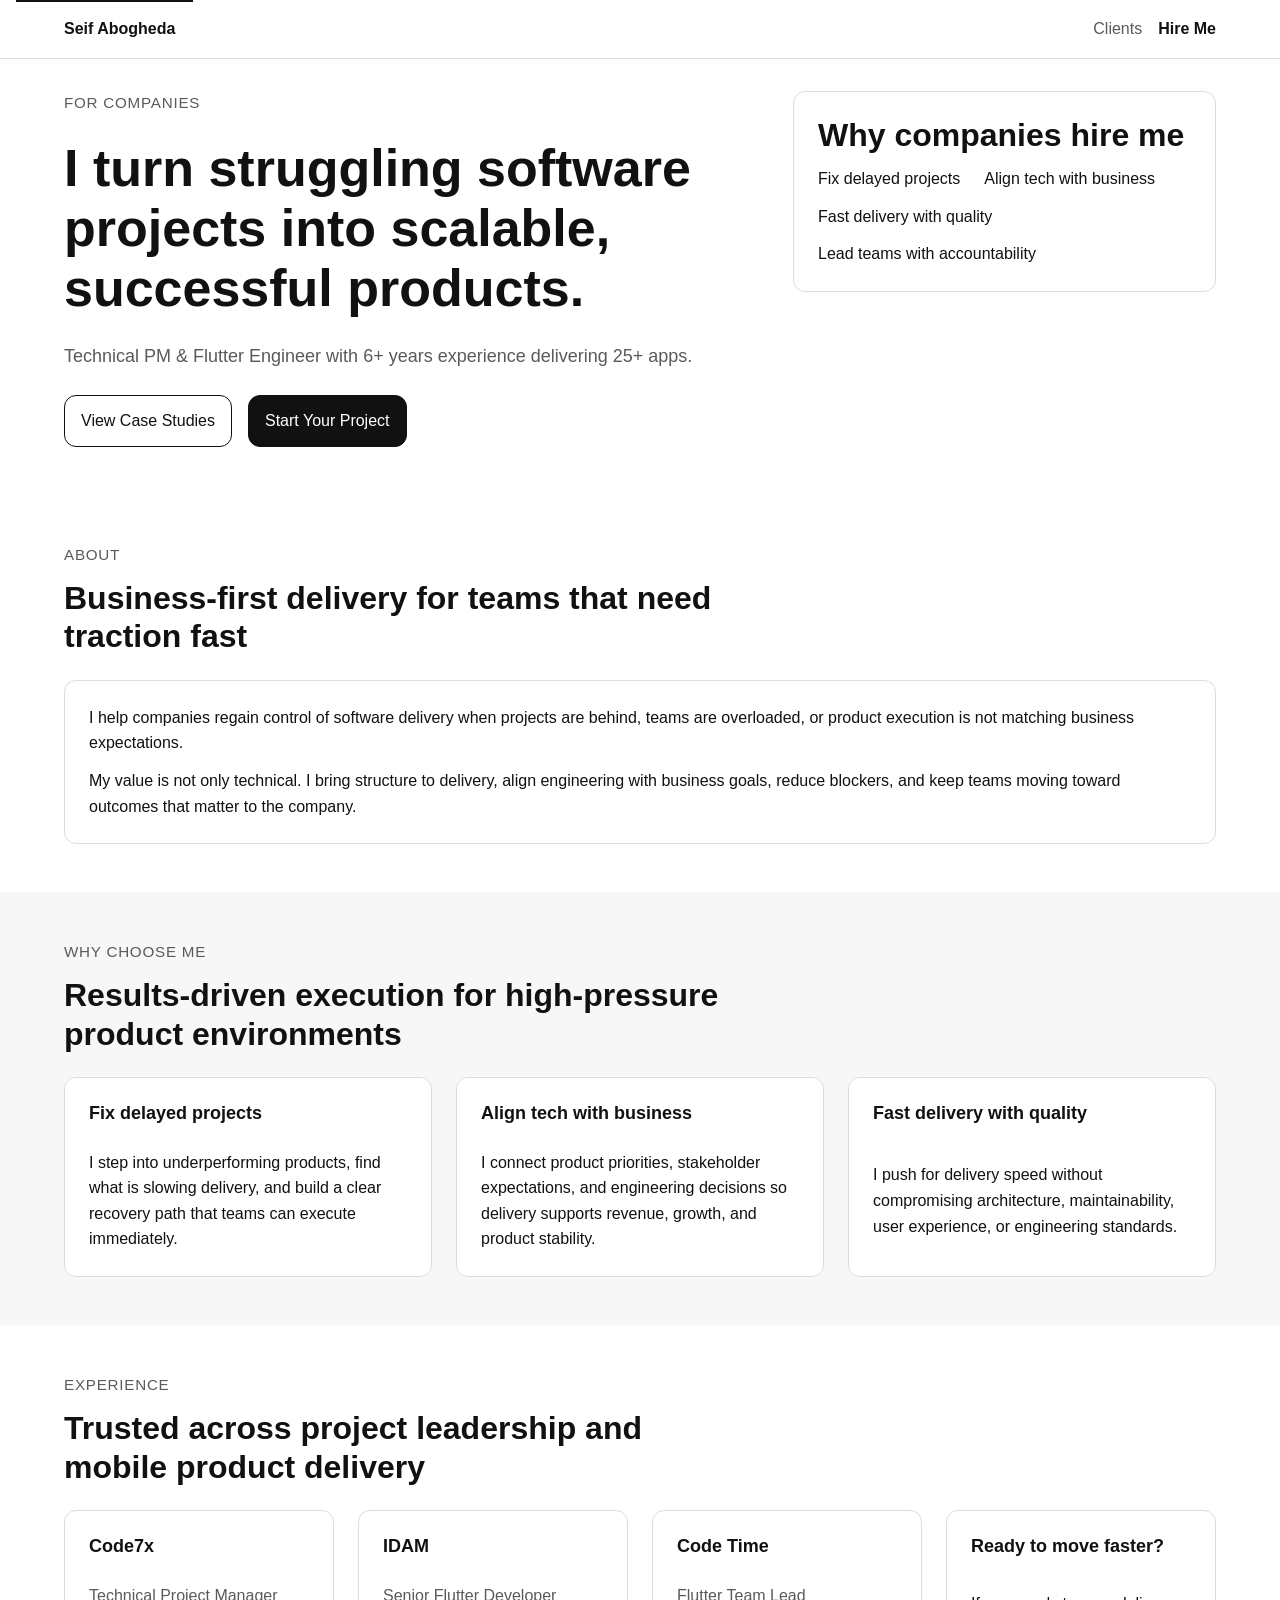
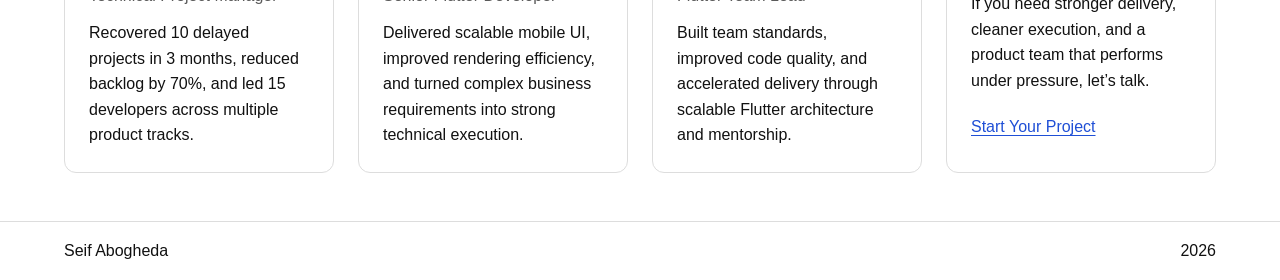
==== hire-me.html @ f3e22b22 "Initial portfolio site" ====
<!DOCTYPE html>
<html lang="en">
  <head>
    <meta charset="UTF-8" />
    <meta name="viewport" content="width=device-width, initial-scale=1.0" />
    <meta name="author" content="Seif Abogheda" />
    <meta name="robots" content="index,follow" />
    <meta name="theme-color" content="#ffffff" />
    <meta name="color-scheme" content="light" />
    <meta
      name="description"
      content="Seif Abogheda helps hiring teams turn delayed products into scalable, successful software delivery."
    />
    <meta
      property="og:title"
      content="Seif Abogheda | Hire Me"
    />
    <meta
      property="og:description"
      content="Technical PM and Flutter Engineer with 6+ years of experience leading software delivery, Flutter execution, and project recovery."
    />
    <meta property="og:type" content="website" />
    <meta property="og:locale" content="en_US" />
    <meta property="og:site_name" content="Seif Abogheda" />
    <meta name="twitter:card" content="summary" />
    <meta
      name="twitter:title"
      content="Seif Abogheda | Hire Me"
    />
    <meta
      name="twitter:description"
      content="Technical PM and Flutter Engineer with 6+ years of experience in software delivery, Flutter execution, and project recovery."
    />
    <link rel="canonical" href="https://seifabogheda.github.io/seifabogheda/hire-me.html" />
    <meta property="og:url" content="https://seifabogheda.github.io/seifabogheda/hire-me.html" />
    <title>Seif Abogheda | Hire Me</title>
    <link rel="preload" href="./styles.css" as="style" />
    <link rel="stylesheet" href="./styles.css" />
    <script src="./script.js" defer></script>
  </head>
  <body data-route="hire-me">
    <a class="skip-link" href="#main">Skip to main content</a>

    <header class="site-header">
      <div class="container header-layout">
        <a class="brand" href="./index.html">Seif Abogheda</a>
        <nav class="site-nav" aria-label="Primary">
          <a class="nav-link" href="./index.html">Clients</a>
          <a class="nav-link" href="./hire-me.html">Hire Me</a>
        </nav>
      </div>
    </header>

    <main id="main">
      <section class="section hero">
        <div class="container hero-layout">
          <div class="stack-lg">
            <p class="eyebrow">For companies</p>
            <h1>I turn struggling software projects into scalable, successful products.</h1>
            <p class="lead">
              Technical PM &amp; Flutter Engineer with 6+ years experience
              delivering 25+ apps.
            </p>
            <div class="actions">
              <a
                class="button button-secondary"
                href="https://github.com/seifabogheda/seifabogheda/blob/main/Profile.md"
                target="_blank"
                rel="noreferrer"
              >
                View Case Studies
              </a>
              <a class="button" href="mailto:seifabogheda89@gmail.com">
                Start Your Project
              </a>
            </div>
          </div>

          <aside class="summary-card" aria-label="Hiring snapshot">
            <h2>Why companies hire me</h2>
            <ul class="plain-list">
              <li>Fix delayed projects</li>
              <li>Align tech with business</li>
              <li>Fast delivery with quality</li>
              <li>Lead teams with accountability</li>
            </ul>
          </aside>
        </div>
      </section>

      <section class="section">
        <div class="container stack-lg">
          <div class="section-heading">
            <p class="eyebrow">About</p>
            <h2>Business-first delivery for teams that need traction fast</h2>
          </div>
          <article class="card">
            <p>
              I help companies regain control of software delivery when projects
              are behind, teams are overloaded, or product execution is not
              matching business expectations.
            </p>
            <p>
              My value is not only technical. I bring structure to delivery,
              align engineering with business goals, reduce blockers, and keep
              teams moving toward outcomes that matter to the company.
            </p>
          </article>
        </div>
      </section>

      <section class="section section-alt">
        <div class="container stack-lg">
          <div class="section-heading">
            <p class="eyebrow">Why choose me</p>
            <h2>Results-driven execution for high-pressure product environments</h2>
          </div>
          <div class="cards">
            <article class="card">
              <h3>Fix delayed projects</h3>
              <p>
                I step into underperforming products, find what is slowing
                delivery, and build a clear recovery path that teams can execute
                immediately.
              </p>
            </article>
            <article class="card">
              <h3>Align tech with business</h3>
              <p>
                I connect product priorities, stakeholder expectations, and
                engineering decisions so delivery supports revenue, growth, and
                product stability.
              </p>
            </article>
            <article class="card">
              <h3>Fast delivery with quality</h3>
              <p>
                I push for delivery speed without compromising architecture,
                maintainability, user experience, or engineering standards.
              </p>
            </article>
          </div>
        </div>
      </section>

      <section class="section">
        <div class="container stack-lg">
          <div class="section-heading">
            <p class="eyebrow">Experience</p>
            <h2>Trusted across project leadership and mobile product delivery</h2>
          </div>
          <div class="split-grid">
            <article class="card">
              <h3>Code7x</h3>
              <p class="card-meta">Technical Project Manager</p>
              <p>
                Recovered 10 delayed projects in 3 months, reduced backlog by
                70%, and led 15 developers across multiple product tracks.
              </p>
            </article>
            <article class="card">
              <h3>IDAM</h3>
              <p class="card-meta">Senior Flutter Developer</p>
              <p>
                Delivered scalable mobile UI, improved rendering efficiency,
                and turned complex business requirements into strong technical
                execution.
              </p>
            </article>
            <article class="card">
              <h3>Code Time</h3>
              <p class="card-meta">Flutter Team Lead</p>
              <p>
                Built team standards, improved code quality, and accelerated
                delivery through scalable Flutter architecture and mentorship.
              </p>
            </article>
            <article class="card">
              <h3>Ready to move faster?</h3>
              <p>
                If you need stronger delivery, cleaner execution, and a product
                team that performs under pressure, let’s talk.
              </p>
              <p>
                <a
                  href="mailto:seifabogheda89@gmail.com"
                >
                  Start Your Project
                </a>
              </p>
            </article>
          </div>
        </div>
      </section>
    </main>

    <footer class="site-footer">
      <div class="container footer-layout">
        <p>Seif Abogheda</p>
        <p><span data-year></span></p>
      </div>
    </footer>
  </body>
</html>
---- styles.css ----
:root{--bg:#ffffff;--bg-alt:#f7f7f7;--text:#111111;--muted:#5a5a5a;--line:#dddddd;--accent:#1f4fd6;--container:72rem;--space-1:0.5rem;--space-2:0.75rem;--space-3:1rem;--space-4:1.5rem;--space-5:2rem;--space-6:3rem;--radius:0.75rem}*,*::before,*::after{box-sizing:border-box}html{scroll-behavior:smooth}body{margin:0;font-family:Arial,sans-serif;line-height:1.6;color:var(--text);background:var(--bg);overflow-x:clip}a{color:var(--accent);text-decoration-thickness:1px;text-underline-offset:0.18em;overflow-wrap:anywhere}img{display:block;max-width:100%}h1,h2,h3,p,ul,dl{margin:0}ul{padding-left:1.2rem}.skip-link{position:absolute;left:var(--space-3);top:-3rem;padding:var(--space-2) var(--space-3);background:var(--text);color:var(--bg)}.skip-link:focus{top:var(--space-3)}.container{width:min(100% - 2rem,var(--container));margin-inline:auto}main,section,article,aside,div{min-width:0}.site-header,.site-footer{border-bottom:1px solid var(--line)}.site-footer{border-top:1px solid var(--line);border-bottom:0}.header-layout,.footer-layout{display:flex;flex-direction:column;align-items:flex-start;justify-content:space-between;gap:var(--space-3);padding-block:var(--space-3)}.brand{color:var(--text);font-weight:700;text-decoration:none}.site-nav{display:flex;align-items:center;flex-wrap:wrap;gap:var(--space-3);width:100%}.nav-link{color:var(--muted);text-decoration:none}.nav-link.is-active{color:var(--text);font-weight:700}.section{padding-block:var(--space-6)}.section-alt{background:var(--bg-alt)}.hero{padding-top:var(--space-5)}.hero-layout,.split-grid,.cards,.stats-grid{display:grid;gap:var(--space-4)}.stack-lg{display:grid;gap:var(--space-4)}.section-heading{display:grid;gap:var(--space-2);max-width:42rem}.eyebrow{color:var(--muted);font-size:0.95rem;text-transform:uppercase;letter-spacing:0.05em}h1{font-size:clamp(2rem,5vw,3.25rem);line-height:1.15}h2{font-size:clamp(1.5rem,3vw,2rem);line-height:1.2}h3{font-size:1.125rem;line-height:1.3}.lead{font-size:1.125rem;color:var(--muted)}.meta-list,.plain-list{display:flex;flex-wrap:wrap;gap:var(--space-2) var(--space-4);padding-left:0;list-style:none}.actions{display:flex;flex-wrap:wrap;gap:var(--space-3)}.actions>*{flex:1 1 100%}.filter-tabs{display:flex;flex-wrap:wrap;gap:var(--space-2)}.filter-tab{flex:1 1 calc(50% - var(--space-2));min-height:2.6rem;padding:0.65rem 0.9rem;border:1px solid var(--line);border-radius:var(--radius);background:var(--bg);color:var(--text);font:inherit;cursor:pointer;text-align:center}.filter-tab.is-active{border-color:var(--text);background:var(--text);color:var(--bg)}.button{display:inline-flex;align-items:center;justify-content:center;width:100%;min-height:2.8rem;padding:0.75rem 1rem;border:1px solid var(--text);border-radius:var(--radius);color:var(--bg);background:var(--text);text-decoration:none;text-align:center}.button-secondary{color:var(--text);background:transparent}.button-whatsapp{border-color:#1f9d55;background:#1f9d55;color:var(--bg)}.summary-card,.card,.timeline-content{padding:var(--space-4);border:1px solid var(--line);border-radius:var(--radius);background:var(--bg)}.summary-card h2,.card h3{margin-bottom:var(--space-2)}.stats-grid{grid-template-columns:repeat(2,minmax(0,1fr))}.stats-grid dt{color:var(--muted);font-size:0.9rem}.stats-grid dd{margin:0.25rem 0 0;font-size:1.375rem;font-weight:700}.cards,.split-grid{grid-template-columns:1fr}.card{display:grid;gap:var(--space-2)}.strong-cta-card{gap:var(--space-4)}.case-study-card{align-content:start}.case-study-block{display:grid;gap:0.35rem}.case-label{color:var(--muted);font-size:0.9rem;font-weight:700;text-transform:uppercase;letter-spacing:0.04em}.project-card[hidden]{display:none}.card-meta,.item-header p,.item-header span{color:var(--muted)}.timeline{display:grid;gap:var(--space-4)}.timeline-item{display:block}.timeline-content{display:grid;gap:var(--space-3)}.item-header{display:grid;gap:0.15rem}.mobile-cta,[data-route="clients"]{isolation:isolate}[data-route="clients"]{padding-bottom:calc(5.5rem + env(safe-area-inset-bottom,0rem))}.mobile-cta{position:fixed;left:0;right:0;bottom:0;z-index:10;display:grid;grid-template-columns:repeat(2,minmax(0,1fr));gap:var(--space-2);padding:var(--space-3);padding-bottom:calc(var(--space-3) + env(safe-area-inset-bottom,0rem));border-top:1px solid var(--line);background:rgba(255,255,255,0.98);box-shadow:0 -8px 24px rgba(17,17,17,0.08)}.mobile-cta-link{width:100%}#main,[id]{scroll-margin-top:var(--space-4)}[data-route="hire-me"] .hero-layout{align-items:start}@media (min-width:768px){[data-route="clients"]{padding-bottom:0}.header-layout,.footer-layout{flex-direction:row;align-items:center}.hero-layout{grid-template-columns:minmax(0,1.5fr) minmax(18rem,0.9fr);align-items:start}.site-nav{width:auto}.actions>*{flex:0 0 auto}.filter-tab{flex:0 0 auto}.button{width:auto}.cards,.split-grid{grid-template-columns:repeat(2,minmax(0,1fr))}.mobile-cta{display:none}}@media (min-width:1024px){.cards{grid-template-columns:repeat(3,minmax(0,1fr))}.split-grid{grid-template-columns:repeat(4,minmax(0,1fr))}}
---- styles.css ----
:root{--bg:#ffffff;--bg-alt:#f7f7f7;--text:#111111;--muted:#5a5a5a;--line:#dddddd;--accent:#1f4fd6;--container:72rem;--space-1:0.5rem;--space-2:0.75rem;--space-3:1rem;--space-4:1.5rem;--space-5:2rem;--space-6:3rem;--radius:0.75rem}*,*::before,*::after{box-sizing:border-box}html{scroll-behavior:smooth}body{margin:0;font-family:Arial,sans-serif;line-height:1.6;color:var(--text);background:var(--bg);overflow-x:clip}a{color:var(--accent);text-decoration-thickness:1px;text-underline-offset:0.18em;overflow-wrap:anywhere}img{display:block;max-width:100%}h1,h2,h3,p,ul,dl{margin:0}ul{padding-left:1.2rem}.skip-link{position:absolute;left:var(--space-3);top:-3rem;padding:var(--space-2) var(--space-3);background:var(--text);color:var(--bg)}.skip-link:focus{top:var(--space-3)}.container{width:min(100% - 2rem,var(--container));margin-inline:auto}main,section,article,aside,div{min-width:0}.site-header,.site-footer{border-bottom:1px solid var(--line)}.site-footer{border-top:1px solid var(--line);border-bottom:0}.header-layout,.footer-layout{display:flex;flex-direction:column;align-items:flex-start;justify-content:space-between;gap:var(--space-3);padding-block:var(--space-3)}.brand{color:var(--text);font-weight:700;text-decoration:none}.site-nav{display:flex;align-items:center;flex-wrap:wrap;gap:var(--space-3);width:100%}.nav-link{color:var(--muted);text-decoration:none}.nav-link.is-active{color:var(--text);font-weight:700}.section{padding-block:var(--space-6)}.section-alt{background:var(--bg-alt)}.hero{padding-top:var(--space-5)}.hero-layout,.split-grid,.cards,.stats-grid{display:grid;gap:var(--space-4)}.stack-lg{display:grid;gap:var(--space-4)}.section-heading{display:grid;gap:var(--space-2);max-width:42rem}.eyebrow{color:var(--muted);font-size:0.95rem;text-transform:uppercase;letter-spacing:0.05em}h1{font-size:clamp(2rem,5vw,3.25rem);line-height:1.15}h2{font-size:clamp(1.5rem,3vw,2rem);line-height:1.2}h3{font-size:1.125rem;line-height:1.3}.lead{font-size:1.125rem;color:var(--muted)}.meta-list,.plain-list{display:flex;flex-wrap:wrap;gap:var(--space-2) var(--space-4);padding-left:0;list-style:none}.actions{display:flex;flex-wrap:wrap;gap:var(--space-3)}.actions>*{flex:1 1 100%}.filter-tabs{display:flex;flex-wrap:wrap;gap:var(--space-2)}.filter-tab{flex:1 1 calc(50% - var(--space-2));min-height:2.6rem;padding:0.65rem 0.9rem;border:1px solid var(--line);border-radius:var(--radius);background:var(--bg);color:var(--text);font:inherit;cursor:pointer;text-align:center}.filter-tab.is-active{border-color:var(--text);background:var(--text);color:var(--bg)}.button{display:inline-flex;align-items:center;justify-content:center;width:100%;min-height:2.8rem;padding:0.75rem 1rem;border:1px solid var(--text);border-radius:var(--radius);color:var(--bg);background:var(--text);text-decoration:none;text-align:center}.button-secondary{color:var(--text);background:transparent}.button-whatsapp{border-color:#1f9d55;background:#1f9d55;color:var(--bg)}.summary-card,.card,.timeline-content{padding:var(--space-4);border:1px solid var(--line);border-radius:var(--radius);background:var(--bg)}.summary-card h2,.card h3{margin-bottom:var(--space-2)}.stats-grid{grid-template-columns:repeat(2,minmax(0,1fr))}.stats-grid dt{color:var(--muted);font-size:0.9rem}.stats-grid dd{margin:0.25rem 0 0;font-size:1.375rem;font-weight:700}.cards,.split-grid{grid-template-columns:1fr}.card{display:grid;gap:var(--space-2)}.strong-cta-card{gap:var(--space-4)}.case-study-card{align-content:start}.case-study-block{display:grid;gap:0.35rem}.case-label{color:var(--muted);font-size:0.9rem;font-weight:700;text-transform:uppercase;letter-spacing:0.04em}.project-card[hidden]{display:none}.card-meta,.item-header p,.item-header span{color:var(--muted)}.timeline{display:grid;gap:var(--space-4)}.timeline-item{display:block}.timeline-content{display:grid;gap:var(--space-3)}.item-header{display:grid;gap:0.15rem}.mobile-cta,[data-route="clients"]{isolation:isolate}[data-route="clients"]{padding-bottom:calc(5.5rem + env(safe-area-inset-bottom,0rem))}.mobile-cta{position:fixed;left:0;right:0;bottom:0;z-index:10;display:grid;grid-template-columns:repeat(2,minmax(0,1fr));gap:var(--space-2);padding:var(--space-3);padding-bottom:calc(var(--space-3) + env(safe-area-inset-bottom,0rem));border-top:1px solid var(--line);background:rgba(255,255,255,0.98);box-shadow:0 -8px 24px rgba(17,17,17,0.08)}.mobile-cta-link{width:100%}#main,[id]{scroll-margin-top:var(--space-4)}[data-route="hire-me"] .hero-layout{align-items:start}@media (min-width:768px){[data-route="clients"]{padding-bottom:0}.header-layout,.footer-layout{flex-direction:row;align-items:center}.hero-layout{grid-template-columns:minmax(0,1.5fr) minmax(18rem,0.9fr);align-items:start}.site-nav{width:auto}.actions>*{flex:0 0 auto}.filter-tab{flex:0 0 auto}.button{width:auto}.cards,.split-grid{grid-template-columns:repeat(2,minmax(0,1fr))}.mobile-cta{display:none}}@media (min-width:1024px){.cards{grid-template-columns:repeat(3,minmax(0,1fr))}.split-grid{grid-template-columns:repeat(4,minmax(0,1fr))}}
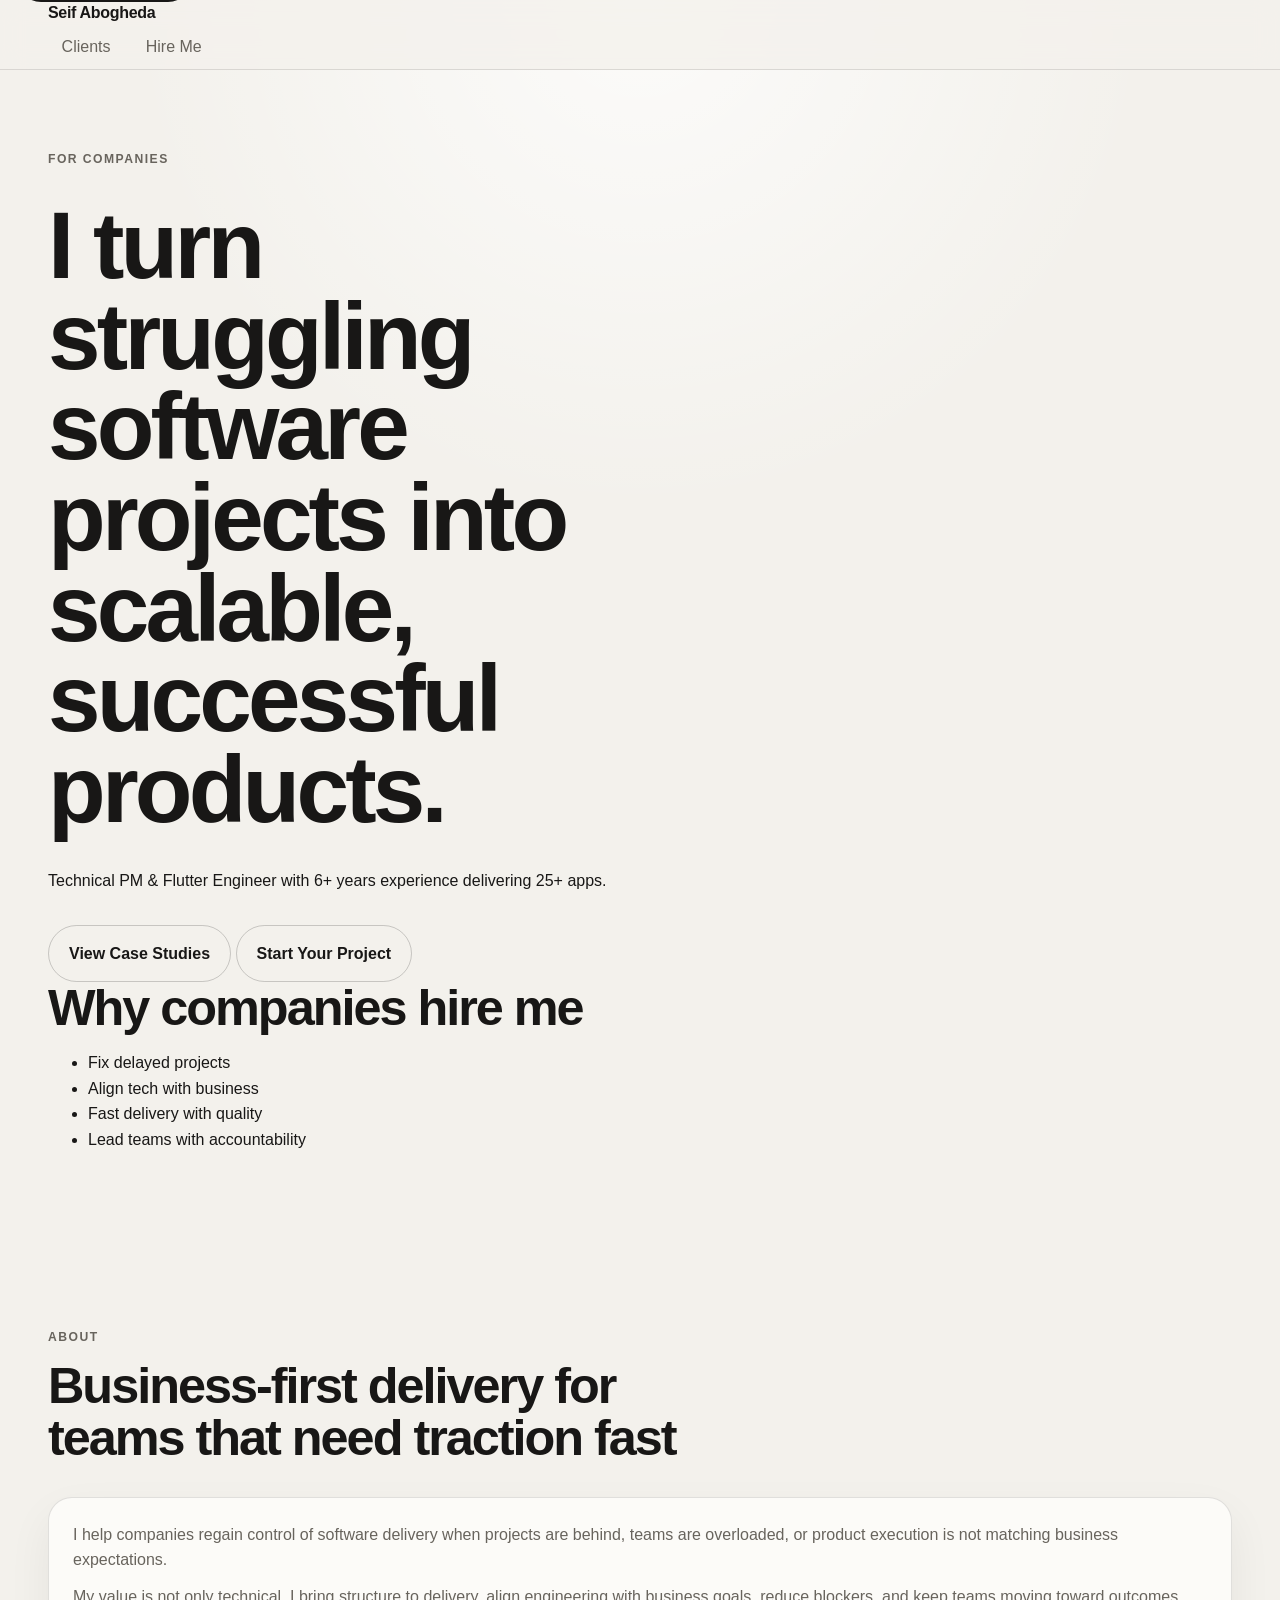
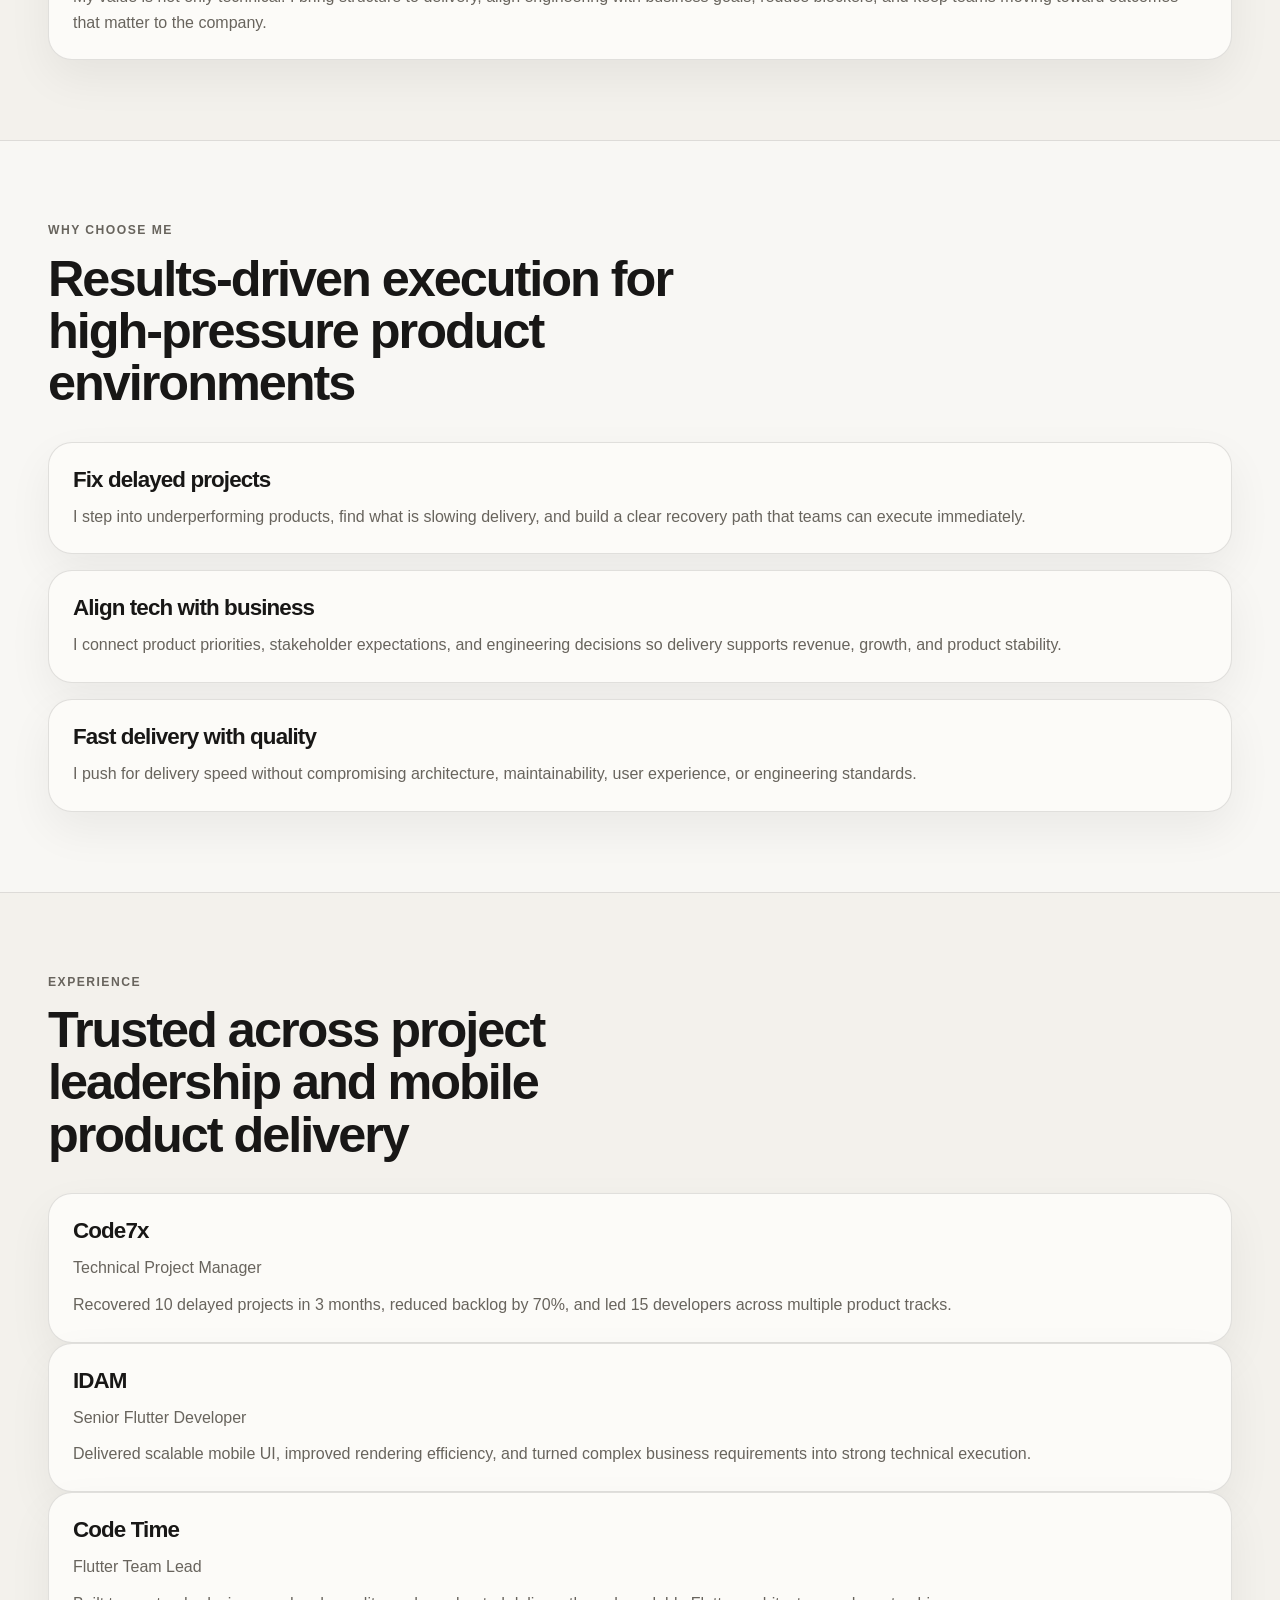
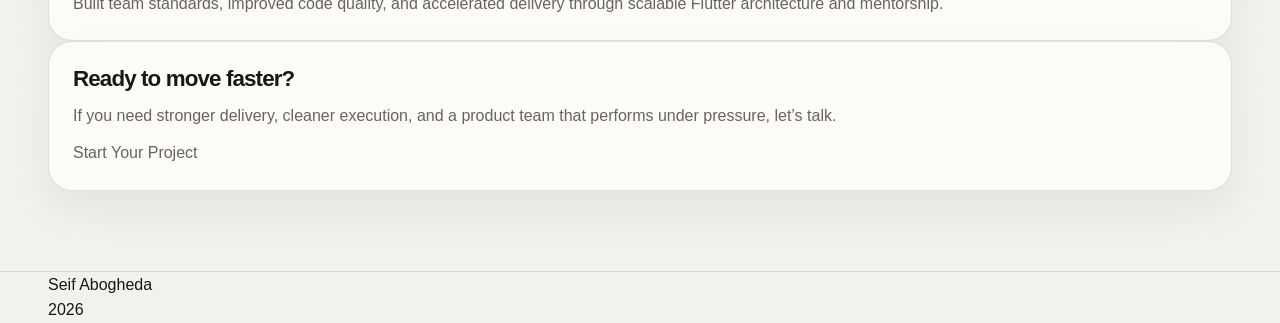
==== commit dc38fbd7: "Merge remote GitHub history" ====
--- a/styles.css
+++ b/styles.css
@@ -1 +1,512 @@
-:root{--bg:#ffffff;--bg-alt:#f7f7f7;--text:#111111;--muted:#5a5a5a;--line:#dddddd;--accent:#1f4fd6;--container:72rem;--space-1:0.5rem;--space-2:0.75rem;--space-3:1rem;--space-4:1.5rem;--space-5:2rem;--space-6:3rem;--radius:0.75rem}*,*::before,*::after{box-sizing:border-box}html{scroll-behavior:smooth}body{margin:0;font-family:Arial,sans-serif;line-height:1.6;color:var(--text);background:var(--bg);overflow-x:clip}a{color:var(--accent);text-decoration-thickness:1px;text-underline-offset:0.18em;overflow-wrap:anywhere}img{display:block;max-width:100%}h1,h2,h3,p,ul,dl{margin:0}ul{padding-left:1.2rem}.skip-link{position:absolute;left:var(--space-3);top:-3rem;padding:var(--space-2) var(--space-3);background:var(--text);color:var(--bg)}.skip-link:focus{top:var(--space-3)}.container{width:min(100% - 2rem,var(--container));margin-inline:auto}main,section,article,aside,div{min-width:0}.site-header,.site-footer{border-bottom:1px solid var(--line)}.site-footer{border-top:1px solid var(--line);border-bottom:0}.header-layout,.footer-layout{display:flex;flex-direction:column;align-items:flex-start;justify-content:space-between;gap:var(--space-3);padding-block:var(--space-3)}.brand{color:var(--text);font-weight:700;text-decoration:none}.site-nav{display:flex;align-items:center;flex-wrap:wrap;gap:var(--space-3);width:100%}.nav-link{color:var(--muted);text-decoration:none}.nav-link.is-active{color:var(--text);font-weight:700}.section{padding-block:var(--space-6)}.section-alt{background:var(--bg-alt)}.hero{padding-top:var(--space-5)}.hero-layout,.split-grid,.cards,.stats-grid{display:grid;gap:var(--space-4)}.stack-lg{display:grid;gap:var(--space-4)}.section-heading{display:grid;gap:var(--space-2);max-width:42rem}.eyebrow{color:var(--muted);font-size:0.95rem;text-transform:uppercase;letter-spacing:0.05em}h1{font-size:clamp(2rem,5vw,3.25rem);line-height:1.15}h2{font-size:clamp(1.5rem,3vw,2rem);line-height:1.2}h3{font-size:1.125rem;line-height:1.3}.lead{font-size:1.125rem;color:var(--muted)}.meta-list,.plain-list{display:flex;flex-wrap:wrap;gap:var(--space-2) var(--space-4);padding-left:0;list-style:none}.actions{display:flex;flex-wrap:wrap;gap:var(--space-3)}.actions>*{flex:1 1 100%}.filter-tabs{display:flex;flex-wrap:wrap;gap:var(--space-2)}.filter-tab{flex:1 1 calc(50% - var(--space-2));min-height:2.6rem;padding:0.65rem 0.9rem;border:1px solid var(--line);border-radius:var(--radius);background:var(--bg);color:var(--text);font:inherit;cursor:pointer;text-align:center}.filter-tab.is-active{border-color:var(--text);background:var(--text);color:var(--bg)}.button{display:inline-flex;align-items:center;justify-content:center;width:100%;min-height:2.8rem;padding:0.75rem 1rem;border:1px solid var(--text);border-radius:var(--radius);color:var(--bg);background:var(--text);text-decoration:none;text-align:center}.button-secondary{color:var(--text);background:transparent}.button-whatsapp{border-color:#1f9d55;background:#1f9d55;color:var(--bg)}.summary-card,.card,.timeline-content{padding:var(--space-4);border:1px solid var(--line);border-radius:var(--radius);background:var(--bg)}.summary-card h2,.card h3{margin-bottom:var(--space-2)}.stats-grid{grid-template-columns:repeat(2,minmax(0,1fr))}.stats-grid dt{color:var(--muted);font-size:0.9rem}.stats-grid dd{margin:0.25rem 0 0;font-size:1.375rem;font-weight:700}.cards,.split-grid{grid-template-columns:1fr}.card{display:grid;gap:var(--space-2)}.strong-cta-card{gap:var(--space-4)}.case-study-card{align-content:start}.case-study-block{display:grid;gap:0.35rem}.case-label{color:var(--muted);font-size:0.9rem;font-weight:700;text-transform:uppercase;letter-spacing:0.04em}.project-card[hidden]{display:none}.card-meta,.item-header p,.item-header span{color:var(--muted)}.timeline{display:grid;gap:var(--space-4)}.timeline-item{display:block}.timeline-content{display:grid;gap:var(--space-3)}.item-header{display:grid;gap:0.15rem}.mobile-cta,[data-route="clients"]{isolation:isolate}[data-route="clients"]{padding-bottom:calc(5.5rem + env(safe-area-inset-bottom,0rem))}.mobile-cta{position:fixed;left:0;right:0;bottom:0;z-index:10;display:grid;grid-template-columns:repeat(2,minmax(0,1fr));gap:var(--space-2);padding:var(--space-3);padding-bottom:calc(var(--space-3) + env(safe-area-inset-bottom,0rem));border-top:1px solid var(--line);background:rgba(255,255,255,0.98);box-shadow:0 -8px 24px rgba(17,17,17,0.08)}.mobile-cta-link{width:100%}#main,[id]{scroll-margin-top:var(--space-4)}[data-route="hire-me"] .hero-layout{align-items:start}@media (min-width:768px){[data-route="clients"]{padding-bottom:0}.header-layout,.footer-layout{flex-direction:row;align-items:center}.hero-layout{grid-template-columns:minmax(0,1.5fr) minmax(18rem,0.9fr);align-items:start}.site-nav{width:auto}.actions>*{flex:0 0 auto}.filter-tab{flex:0 0 auto}.button{width:auto}.cards,.split-grid{grid-template-columns:repeat(2,minmax(0,1fr))}.mobile-cta{display:none}}@media (min-width:1024px){.cards{grid-template-columns:repeat(3,minmax(0,1fr))}.split-grid{grid-template-columns:repeat(4,minmax(0,1fr))}}+:root {
+  --bg: #f3f1ec;
+  --surface: #fcfbf8;
+  --surface-strong: #ffffff;
+  --surface-muted: #ece7df;
+  --text: #181716;
+  --muted: #68645d;
+  --line: rgba(24, 23, 22, 0.12);
+  --line-strong: rgba(24, 23, 22, 0.2);
+  --shadow: 0 18px 45px rgba(24, 23, 22, 0.06);
+  --max-width: 74rem;
+  --radius-sm: 1rem;
+  --radius-md: 1.5rem;
+  --radius-lg: 2rem;
+  --space-1: 0.5rem;
+  --space-2: 0.75rem;
+  --space-3: 1rem;
+  --space-4: 1.5rem;
+  --space-5: 2rem;
+  --space-6: 3rem;
+  --space-7: 4rem;
+  --space-8: 5rem;
+  --font-sans: "Avenir Next", "Segoe UI", "Helvetica Neue", sans-serif;
+}
+
+*,
+*::before,
+*::after {
+  box-sizing: border-box;
+}
+
+html {
+  scroll-behavior: smooth;
+}
+
+body {
+  margin: 0;
+  font-family: var(--font-sans);
+  color: var(--text);
+  background:
+    radial-gradient(circle at top, rgba(255, 255, 255, 0.75), transparent 32rem),
+    var(--bg);
+  line-height: 1.6;
+  text-rendering: optimizeLegibility;
+  overflow-x: clip;
+}
+
+a {
+  color: inherit;
+  text-decoration: none;
+}
+
+h1,
+h2,
+h3,
+p,
+dl,
+dt,
+dd {
+  margin: 0;
+}
+
+.skip-link {
+  position: absolute;
+  top: -3rem;
+  left: 1rem;
+  z-index: 20;
+  padding: 0.75rem 1rem;
+  border-radius: 999px;
+  background: var(--text);
+  color: var(--surface-strong);
+}
+
+.skip-link:focus {
+  top: 1rem;
+}
+
+.container {
+  width: min(calc(100% - 2rem), var(--max-width));
+  margin-inline: auto;
+}
+
+main,
+section,
+article,
+aside,
+div {
+  min-width: 0;
+}
+
+.site-header {
+  position: sticky;
+  top: 0;
+  z-index: 10;
+  border-bottom: 1px solid var(--line);
+  background: rgba(243, 241, 236, 0.84);
+  backdrop-filter: blur(12px);
+}
+
+.nav-row,
+.footer-row {
+  display: flex;
+  flex-direction: column;
+  gap: var(--space-3);
+  padding-block: 1rem;
+}
+
+.brand {
+  font-size: 1rem;
+  font-weight: 700;
+  letter-spacing: -0.02em;
+}
+
+.site-nav {
+  display: flex;
+  flex-wrap: wrap;
+  gap: 0.5rem;
+}
+
+.nav-link {
+  padding: 0.55rem 0.85rem;
+  border-radius: 999px;
+  color: var(--muted);
+  transition: background-color 180ms ease, color 180ms ease;
+}
+
+.nav-link:hover,
+.nav-link:focus-visible,
+.nav-link[aria-current="page"] {
+  outline: none;
+  color: var(--text);
+  background: rgba(24, 23, 22, 0.06);
+}
+
+.section {
+  padding-block: var(--space-7);
+}
+
+.section-alt {
+  background: rgba(255, 255, 255, 0.38);
+  border-top: 1px solid var(--line);
+  border-bottom: 1px solid var(--line);
+}
+
+.stack-lg {
+  display: grid;
+  gap: var(--space-5);
+}
+
+.section-heading {
+  display: grid;
+  gap: 0.75rem;
+  max-width: 42rem;
+}
+
+.eyebrow {
+  color: var(--muted);
+  text-transform: uppercase;
+  letter-spacing: 0.12em;
+  font-size: 0.76rem;
+  font-weight: 700;
+}
+
+h1,
+h2,
+h3 {
+  letter-spacing: -0.04em;
+}
+
+h1 {
+  max-width: 12ch;
+  font-size: clamp(3rem, 10vw, 5.9rem);
+  line-height: 0.96;
+}
+
+h2 {
+  font-size: clamp(1.95rem, 5vw, 3.15rem);
+  line-height: 1.04;
+}
+
+h3 {
+  font-size: clamp(1.15rem, 2vw, 1.4rem);
+  line-height: 1.15;
+}
+
+.hero {
+  padding-top: var(--space-6);
+}
+
+.hero-grid,
+.contact-grid {
+  display: grid;
+  gap: var(--space-5);
+}
+
+.hero-copy {
+  display: grid;
+  gap: var(--space-4);
+  align-content: start;
+}
+
+.hero-lead,
+.section-copy,
+.hero-panel p,
+.card p,
+.case-block p,
+.timeline-card p,
+.contact-link span {
+  color: var(--muted);
+}
+
+.hero-lead,
+.section-copy {
+  max-width: 39rem;
+  font-size: 1.1rem;
+}
+
+.action-row {
+  display: flex;
+  flex-direction: column;
+  gap: 0.875rem;
+}
+
+.button {
+  display: inline-flex;
+  align-items: center;
+  justify-content: center;
+  width: 100%;
+  min-height: 3.2rem;
+  padding: 0.9rem 1.25rem;
+  border-radius: 999px;
+  border: 1px solid var(--line-strong);
+  font-weight: 700;
+  transition:
+    transform 180ms ease,
+    background-color 180ms ease,
+    border-color 180ms ease;
+}
+
+.button:hover,
+.button:focus-visible {
+  transform: translateY(-1px);
+  outline: none;
+}
+
+.button-primary {
+  color: var(--surface-strong);
+  background: var(--text);
+  border-color: var(--text);
+}
+
+.button-secondary {
+  background: transparent;
+}
+
+.hero-panel,
+.stat-card,
+.card,
+.case-card,
+.timeline-card,
+.contact-card {
+  border: 1px solid var(--line);
+  border-radius: var(--radius-md);
+  background: var(--surface);
+  box-shadow: var(--shadow);
+}
+
+.hero-panel {
+  display: grid;
+  gap: var(--space-3);
+  align-content: start;
+  padding: var(--space-5);
+}
+
+.panel-label {
+  color: var(--muted);
+  text-transform: uppercase;
+  letter-spacing: 0.1em;
+  font-size: 0.8rem;
+  font-weight: 700;
+}
+
+.stats-grid,
+.cards,
+.case-grid {
+  display: grid;
+  gap: var(--space-3);
+}
+
+.stat-card,
+.card {
+  padding: var(--space-4);
+}
+
+.stat-card dt {
+  color: var(--muted);
+  text-transform: uppercase;
+  letter-spacing: 0.08em;
+  font-size: 0.85rem;
+}
+
+.stat-card dd {
+  margin-top: 0.5rem;
+  font-size: clamp(2rem, 6vw, 3rem);
+  line-height: 1;
+  font-weight: 700;
+}
+
+.card {
+  display: grid;
+  gap: 0.7rem;
+}
+
+.case-card {
+  display: grid;
+  gap: var(--space-4);
+  padding: var(--space-4);
+}
+
+.case-header {
+  display: grid;
+  gap: 0.65rem;
+}
+
+.case-index {
+  color: var(--muted);
+  font-size: 0.86rem;
+  font-weight: 700;
+  letter-spacing: 0.08em;
+}
+
+.case-block {
+  display: grid;
+  gap: 0.35rem;
+  padding-top: var(--space-3);
+  border-top: 1px solid var(--line);
+}
+
+.case-label {
+  font-size: 0.82rem;
+  font-weight: 700;
+  text-transform: uppercase;
+  letter-spacing: 0.08em;
+}
+
+.timeline {
+  display: grid;
+  gap: var(--space-3);
+}
+
+.timeline-item {
+  position: relative;
+  display: grid;
+  grid-template-columns: 1rem minmax(0, 1fr);
+  gap: var(--space-3);
+}
+
+.timeline-item::before {
+  content: "";
+  position: absolute;
+  left: 0.45rem;
+  top: 0.4rem;
+  bottom: -1.5rem;
+  width: 1px;
+  background: var(--line-strong);
+}
+
+.timeline-item:last-child::before {
+  display: none;
+}
+
+.timeline-marker {
+  position: relative;
+  width: 0.95rem;
+  height: 0.95rem;
+  margin-top: 0.35rem;
+  border-radius: 50%;
+  background: var(--text);
+  box-shadow: 0 0 0 0.3rem rgba(24, 23, 22, 0.08);
+}
+
+.timeline-card {
+  display: grid;
+  gap: 0.7rem;
+  padding: var(--space-4);
+}
+
+.timeline-topline {
+  display: flex;
+  flex-direction: column;
+  gap: 0.2rem;
+}
+
+.timeline-topline p,
+.timeline-role {
+  color: var(--muted);
+}
+
+.contact-card {
+  display: grid;
+  gap: 1px;
+  overflow: hidden;
+  background: var(--line);
+}
+
+.contact-link {
+  display: grid;
+  gap: 0.25rem;
+  padding: var(--space-4);
+  background: var(--surface-strong);
+  transition: background-color 180ms ease;
+}
+
+.contact-link:hover,
+.contact-link:focus-visible {
+  outline: none;
+  background: var(--surface);
+}
+
+.contact-link strong {
+  font-size: 1.03rem;
+  overflow-wrap: anywhere;
+}
+
+.site-footer {
+  border-top: 1px solid var(--line);
+}
+
+.footer-row {
+  color: var(--muted);
+  font-size: 0.95rem;
+}
+
+@media (prefers-reduced-motion: reduce) {
+  html {
+    scroll-behavior: auto;
+  }
+
+  *,
+  *::before,
+  *::after {
+    transition: none !important;
+  }
+}
+
+@media (min-width: 768px) {
+  .nav-row,
+  .footer-row {
+    flex-direction: row;
+    align-items: center;
+    justify-content: space-between;
+  }
+
+  .hero-grid {
+    grid-template-columns: minmax(0, 1.3fr) minmax(18rem, 0.82fr);
+    align-items: end;
+  }
+
+  .action-row {
+    flex-direction: row;
+    flex-wrap: wrap;
+  }
+
+  .button {
+    width: auto;
+  }
+
+  .stats-grid,
+  .cards-three {
+    grid-template-columns: repeat(2, minmax(0, 1fr));
+  }
+
+  .cards-four {
+    grid-template-columns: repeat(2, minmax(0, 1fr));
+  }
+
+  .case-grid {
+    grid-template-columns: repeat(2, minmax(0, 1fr));
+  }
+
+  .contact-grid {
+    grid-template-columns: minmax(0, 1fr) minmax(18rem, 24rem);
+    align-items: start;
+  }
+
+  .contact-card {
+    position: sticky;
+    top: 6rem;
+  }
+}
+
+@media (min-width: 1024px) {
+  .section {
+    padding-block: var(--space-8);
+  }
+
+  .stats-grid {
+    grid-template-columns: repeat(4, minmax(0, 1fr));
+  }
+
+  .cards-three {
+    grid-template-columns: repeat(3, minmax(0, 1fr));
+  }
+
+  .cards-four {
+    grid-template-columns: repeat(4, minmax(0, 1fr));
+  }
+
+  .case-grid {
+    grid-template-columns: repeat(3, minmax(0, 1fr));
+  }
+}
--- a/styles.css
+++ b/styles.css
@@ -1 +1,512 @@
-:root{--bg:#ffffff;--bg-alt:#f7f7f7;--text:#111111;--muted:#5a5a5a;--line:#dddddd;--accent:#1f4fd6;--container:72rem;--space-1:0.5rem;--space-2:0.75rem;--space-3:1rem;--space-4:1.5rem;--space-5:2rem;--space-6:3rem;--radius:0.75rem}*,*::before,*::after{box-sizing:border-box}html{scroll-behavior:smooth}body{margin:0;font-family:Arial,sans-serif;line-height:1.6;color:var(--text);background:var(--bg);overflow-x:clip}a{color:var(--accent);text-decoration-thickness:1px;text-underline-offset:0.18em;overflow-wrap:anywhere}img{display:block;max-width:100%}h1,h2,h3,p,ul,dl{margin:0}ul{padding-left:1.2rem}.skip-link{position:absolute;left:var(--space-3);top:-3rem;padding:var(--space-2) var(--space-3);background:var(--text);color:var(--bg)}.skip-link:focus{top:var(--space-3)}.container{width:min(100% - 2rem,var(--container));margin-inline:auto}main,section,article,aside,div{min-width:0}.site-header,.site-footer{border-bottom:1px solid var(--line)}.site-footer{border-top:1px solid var(--line);border-bottom:0}.header-layout,.footer-layout{display:flex;flex-direction:column;align-items:flex-start;justify-content:space-between;gap:var(--space-3);padding-block:var(--space-3)}.brand{color:var(--text);font-weight:700;text-decoration:none}.site-nav{display:flex;align-items:center;flex-wrap:wrap;gap:var(--space-3);width:100%}.nav-link{color:var(--muted);text-decoration:none}.nav-link.is-active{color:var(--text);font-weight:700}.section{padding-block:var(--space-6)}.section-alt{background:var(--bg-alt)}.hero{padding-top:var(--space-5)}.hero-layout,.split-grid,.cards,.stats-grid{display:grid;gap:var(--space-4)}.stack-lg{display:grid;gap:var(--space-4)}.section-heading{display:grid;gap:var(--space-2);max-width:42rem}.eyebrow{color:var(--muted);font-size:0.95rem;text-transform:uppercase;letter-spacing:0.05em}h1{font-size:clamp(2rem,5vw,3.25rem);line-height:1.15}h2{font-size:clamp(1.5rem,3vw,2rem);line-height:1.2}h3{font-size:1.125rem;line-height:1.3}.lead{font-size:1.125rem;color:var(--muted)}.meta-list,.plain-list{display:flex;flex-wrap:wrap;gap:var(--space-2) var(--space-4);padding-left:0;list-style:none}.actions{display:flex;flex-wrap:wrap;gap:var(--space-3)}.actions>*{flex:1 1 100%}.filter-tabs{display:flex;flex-wrap:wrap;gap:var(--space-2)}.filter-tab{flex:1 1 calc(50% - var(--space-2));min-height:2.6rem;padding:0.65rem 0.9rem;border:1px solid var(--line);border-radius:var(--radius);background:var(--bg);color:var(--text);font:inherit;cursor:pointer;text-align:center}.filter-tab.is-active{border-color:var(--text);background:var(--text);color:var(--bg)}.button{display:inline-flex;align-items:center;justify-content:center;width:100%;min-height:2.8rem;padding:0.75rem 1rem;border:1px solid var(--text);border-radius:var(--radius);color:var(--bg);background:var(--text);text-decoration:none;text-align:center}.button-secondary{color:var(--text);background:transparent}.button-whatsapp{border-color:#1f9d55;background:#1f9d55;color:var(--bg)}.summary-card,.card,.timeline-content{padding:var(--space-4);border:1px solid var(--line);border-radius:var(--radius);background:var(--bg)}.summary-card h2,.card h3{margin-bottom:var(--space-2)}.stats-grid{grid-template-columns:repeat(2,minmax(0,1fr))}.stats-grid dt{color:var(--muted);font-size:0.9rem}.stats-grid dd{margin:0.25rem 0 0;font-size:1.375rem;font-weight:700}.cards,.split-grid{grid-template-columns:1fr}.card{display:grid;gap:var(--space-2)}.strong-cta-card{gap:var(--space-4)}.case-study-card{align-content:start}.case-study-block{display:grid;gap:0.35rem}.case-label{color:var(--muted);font-size:0.9rem;font-weight:700;text-transform:uppercase;letter-spacing:0.04em}.project-card[hidden]{display:none}.card-meta,.item-header p,.item-header span{color:var(--muted)}.timeline{display:grid;gap:var(--space-4)}.timeline-item{display:block}.timeline-content{display:grid;gap:var(--space-3)}.item-header{display:grid;gap:0.15rem}.mobile-cta,[data-route="clients"]{isolation:isolate}[data-route="clients"]{padding-bottom:calc(5.5rem + env(safe-area-inset-bottom,0rem))}.mobile-cta{position:fixed;left:0;right:0;bottom:0;z-index:10;display:grid;grid-template-columns:repeat(2,minmax(0,1fr));gap:var(--space-2);padding:var(--space-3);padding-bottom:calc(var(--space-3) + env(safe-area-inset-bottom,0rem));border-top:1px solid var(--line);background:rgba(255,255,255,0.98);box-shadow:0 -8px 24px rgba(17,17,17,0.08)}.mobile-cta-link{width:100%}#main,[id]{scroll-margin-top:var(--space-4)}[data-route="hire-me"] .hero-layout{align-items:start}@media (min-width:768px){[data-route="clients"]{padding-bottom:0}.header-layout,.footer-layout{flex-direction:row;align-items:center}.hero-layout{grid-template-columns:minmax(0,1.5fr) minmax(18rem,0.9fr);align-items:start}.site-nav{width:auto}.actions>*{flex:0 0 auto}.filter-tab{flex:0 0 auto}.button{width:auto}.cards,.split-grid{grid-template-columns:repeat(2,minmax(0,1fr))}.mobile-cta{display:none}}@media (min-width:1024px){.cards{grid-template-columns:repeat(3,minmax(0,1fr))}.split-grid{grid-template-columns:repeat(4,minmax(0,1fr))}}+:root {
+  --bg: #f3f1ec;
+  --surface: #fcfbf8;
+  --surface-strong: #ffffff;
+  --surface-muted: #ece7df;
+  --text: #181716;
+  --muted: #68645d;
+  --line: rgba(24, 23, 22, 0.12);
+  --line-strong: rgba(24, 23, 22, 0.2);
+  --shadow: 0 18px 45px rgba(24, 23, 22, 0.06);
+  --max-width: 74rem;
+  --radius-sm: 1rem;
+  --radius-md: 1.5rem;
+  --radius-lg: 2rem;
+  --space-1: 0.5rem;
+  --space-2: 0.75rem;
+  --space-3: 1rem;
+  --space-4: 1.5rem;
+  --space-5: 2rem;
+  --space-6: 3rem;
+  --space-7: 4rem;
+  --space-8: 5rem;
+  --font-sans: "Avenir Next", "Segoe UI", "Helvetica Neue", sans-serif;
+}
+
+*,
+*::before,
+*::after {
+  box-sizing: border-box;
+}
+
+html {
+  scroll-behavior: smooth;
+}
+
+body {
+  margin: 0;
+  font-family: var(--font-sans);
+  color: var(--text);
+  background:
+    radial-gradient(circle at top, rgba(255, 255, 255, 0.75), transparent 32rem),
+    var(--bg);
+  line-height: 1.6;
+  text-rendering: optimizeLegibility;
+  overflow-x: clip;
+}
+
+a {
+  color: inherit;
+  text-decoration: none;
+}
+
+h1,
+h2,
+h3,
+p,
+dl,
+dt,
+dd {
+  margin: 0;
+}
+
+.skip-link {
+  position: absolute;
+  top: -3rem;
+  left: 1rem;
+  z-index: 20;
+  padding: 0.75rem 1rem;
+  border-radius: 999px;
+  background: var(--text);
+  color: var(--surface-strong);
+}
+
+.skip-link:focus {
+  top: 1rem;
+}
+
+.container {
+  width: min(calc(100% - 2rem), var(--max-width));
+  margin-inline: auto;
+}
+
+main,
+section,
+article,
+aside,
+div {
+  min-width: 0;
+}
+
+.site-header {
+  position: sticky;
+  top: 0;
+  z-index: 10;
+  border-bottom: 1px solid var(--line);
+  background: rgba(243, 241, 236, 0.84);
+  backdrop-filter: blur(12px);
+}
+
+.nav-row,
+.footer-row {
+  display: flex;
+  flex-direction: column;
+  gap: var(--space-3);
+  padding-block: 1rem;
+}
+
+.brand {
+  font-size: 1rem;
+  font-weight: 700;
+  letter-spacing: -0.02em;
+}
+
+.site-nav {
+  display: flex;
+  flex-wrap: wrap;
+  gap: 0.5rem;
+}
+
+.nav-link {
+  padding: 0.55rem 0.85rem;
+  border-radius: 999px;
+  color: var(--muted);
+  transition: background-color 180ms ease, color 180ms ease;
+}
+
+.nav-link:hover,
+.nav-link:focus-visible,
+.nav-link[aria-current="page"] {
+  outline: none;
+  color: var(--text);
+  background: rgba(24, 23, 22, 0.06);
+}
+
+.section {
+  padding-block: var(--space-7);
+}
+
+.section-alt {
+  background: rgba(255, 255, 255, 0.38);
+  border-top: 1px solid var(--line);
+  border-bottom: 1px solid var(--line);
+}
+
+.stack-lg {
+  display: grid;
+  gap: var(--space-5);
+}
+
+.section-heading {
+  display: grid;
+  gap: 0.75rem;
+  max-width: 42rem;
+}
+
+.eyebrow {
+  color: var(--muted);
+  text-transform: uppercase;
+  letter-spacing: 0.12em;
+  font-size: 0.76rem;
+  font-weight: 700;
+}
+
+h1,
+h2,
+h3 {
+  letter-spacing: -0.04em;
+}
+
+h1 {
+  max-width: 12ch;
+  font-size: clamp(3rem, 10vw, 5.9rem);
+  line-height: 0.96;
+}
+
+h2 {
+  font-size: clamp(1.95rem, 5vw, 3.15rem);
+  line-height: 1.04;
+}
+
+h3 {
+  font-size: clamp(1.15rem, 2vw, 1.4rem);
+  line-height: 1.15;
+}
+
+.hero {
+  padding-top: var(--space-6);
+}
+
+.hero-grid,
+.contact-grid {
+  display: grid;
+  gap: var(--space-5);
+}
+
+.hero-copy {
+  display: grid;
+  gap: var(--space-4);
+  align-content: start;
+}
+
+.hero-lead,
+.section-copy,
+.hero-panel p,
+.card p,
+.case-block p,
+.timeline-card p,
+.contact-link span {
+  color: var(--muted);
+}
+
+.hero-lead,
+.section-copy {
+  max-width: 39rem;
+  font-size: 1.1rem;
+}
+
+.action-row {
+  display: flex;
+  flex-direction: column;
+  gap: 0.875rem;
+}
+
+.button {
+  display: inline-flex;
+  align-items: center;
+  justify-content: center;
+  width: 100%;
+  min-height: 3.2rem;
+  padding: 0.9rem 1.25rem;
+  border-radius: 999px;
+  border: 1px solid var(--line-strong);
+  font-weight: 700;
+  transition:
+    transform 180ms ease,
+    background-color 180ms ease,
+    border-color 180ms ease;
+}
+
+.button:hover,
+.button:focus-visible {
+  transform: translateY(-1px);
+  outline: none;
+}
+
+.button-primary {
+  color: var(--surface-strong);
+  background: var(--text);
+  border-color: var(--text);
+}
+
+.button-secondary {
+  background: transparent;
+}
+
+.hero-panel,
+.stat-card,
+.card,
+.case-card,
+.timeline-card,
+.contact-card {
+  border: 1px solid var(--line);
+  border-radius: var(--radius-md);
+  background: var(--surface);
+  box-shadow: var(--shadow);
+}
+
+.hero-panel {
+  display: grid;
+  gap: var(--space-3);
+  align-content: start;
+  padding: var(--space-5);
+}
+
+.panel-label {
+  color: var(--muted);
+  text-transform: uppercase;
+  letter-spacing: 0.1em;
+  font-size: 0.8rem;
+  font-weight: 700;
+}
+
+.stats-grid,
+.cards,
+.case-grid {
+  display: grid;
+  gap: var(--space-3);
+}
+
+.stat-card,
+.card {
+  padding: var(--space-4);
+}
+
+.stat-card dt {
+  color: var(--muted);
+  text-transform: uppercase;
+  letter-spacing: 0.08em;
+  font-size: 0.85rem;
+}
+
+.stat-card dd {
+  margin-top: 0.5rem;
+  font-size: clamp(2rem, 6vw, 3rem);
+  line-height: 1;
+  font-weight: 700;
+}
+
+.card {
+  display: grid;
+  gap: 0.7rem;
+}
+
+.case-card {
+  display: grid;
+  gap: var(--space-4);
+  padding: var(--space-4);
+}
+
+.case-header {
+  display: grid;
+  gap: 0.65rem;
+}
+
+.case-index {
+  color: var(--muted);
+  font-size: 0.86rem;
+  font-weight: 700;
+  letter-spacing: 0.08em;
+}
+
+.case-block {
+  display: grid;
+  gap: 0.35rem;
+  padding-top: var(--space-3);
+  border-top: 1px solid var(--line);
+}
+
+.case-label {
+  font-size: 0.82rem;
+  font-weight: 700;
+  text-transform: uppercase;
+  letter-spacing: 0.08em;
+}
+
+.timeline {
+  display: grid;
+  gap: var(--space-3);
+}
+
+.timeline-item {
+  position: relative;
+  display: grid;
+  grid-template-columns: 1rem minmax(0, 1fr);
+  gap: var(--space-3);
+}
+
+.timeline-item::before {
+  content: "";
+  position: absolute;
+  left: 0.45rem;
+  top: 0.4rem;
+  bottom: -1.5rem;
+  width: 1px;
+  background: var(--line-strong);
+}
+
+.timeline-item:last-child::before {
+  display: none;
+}
+
+.timeline-marker {
+  position: relative;
+  width: 0.95rem;
+  height: 0.95rem;
+  margin-top: 0.35rem;
+  border-radius: 50%;
+  background: var(--text);
+  box-shadow: 0 0 0 0.3rem rgba(24, 23, 22, 0.08);
+}
+
+.timeline-card {
+  display: grid;
+  gap: 0.7rem;
+  padding: var(--space-4);
+}
+
+.timeline-topline {
+  display: flex;
+  flex-direction: column;
+  gap: 0.2rem;
+}
+
+.timeline-topline p,
+.timeline-role {
+  color: var(--muted);
+}
+
+.contact-card {
+  display: grid;
+  gap: 1px;
+  overflow: hidden;
+  background: var(--line);
+}
+
+.contact-link {
+  display: grid;
+  gap: 0.25rem;
+  padding: var(--space-4);
+  background: var(--surface-strong);
+  transition: background-color 180ms ease;
+}
+
+.contact-link:hover,
+.contact-link:focus-visible {
+  outline: none;
+  background: var(--surface);
+}
+
+.contact-link strong {
+  font-size: 1.03rem;
+  overflow-wrap: anywhere;
+}
+
+.site-footer {
+  border-top: 1px solid var(--line);
+}
+
+.footer-row {
+  color: var(--muted);
+  font-size: 0.95rem;
+}
+
+@media (prefers-reduced-motion: reduce) {
+  html {
+    scroll-behavior: auto;
+  }
+
+  *,
+  *::before,
+  *::after {
+    transition: none !important;
+  }
+}
+
+@media (min-width: 768px) {
+  .nav-row,
+  .footer-row {
+    flex-direction: row;
+    align-items: center;
+    justify-content: space-between;
+  }
+
+  .hero-grid {
+    grid-template-columns: minmax(0, 1.3fr) minmax(18rem, 0.82fr);
+    align-items: end;
+  }
+
+  .action-row {
+    flex-direction: row;
+    flex-wrap: wrap;
+  }
+
+  .button {
+    width: auto;
+  }
+
+  .stats-grid,
+  .cards-three {
+    grid-template-columns: repeat(2, minmax(0, 1fr));
+  }
+
+  .cards-four {
+    grid-template-columns: repeat(2, minmax(0, 1fr));
+  }
+
+  .case-grid {
+    grid-template-columns: repeat(2, minmax(0, 1fr));
+  }
+
+  .contact-grid {
+    grid-template-columns: minmax(0, 1fr) minmax(18rem, 24rem);
+    align-items: start;
+  }
+
+  .contact-card {
+    position: sticky;
+    top: 6rem;
+  }
+}
+
+@media (min-width: 1024px) {
+  .section {
+    padding-block: var(--space-8);
+  }
+
+  .stats-grid {
+    grid-template-columns: repeat(4, minmax(0, 1fr));
+  }
+
+  .cards-three {
+    grid-template-columns: repeat(3, minmax(0, 1fr));
+  }
+
+  .cards-four {
+    grid-template-columns: repeat(4, minmax(0, 1fr));
+  }
+
+  .case-grid {
+    grid-template-columns: repeat(3, minmax(0, 1fr));
+  }
+}
